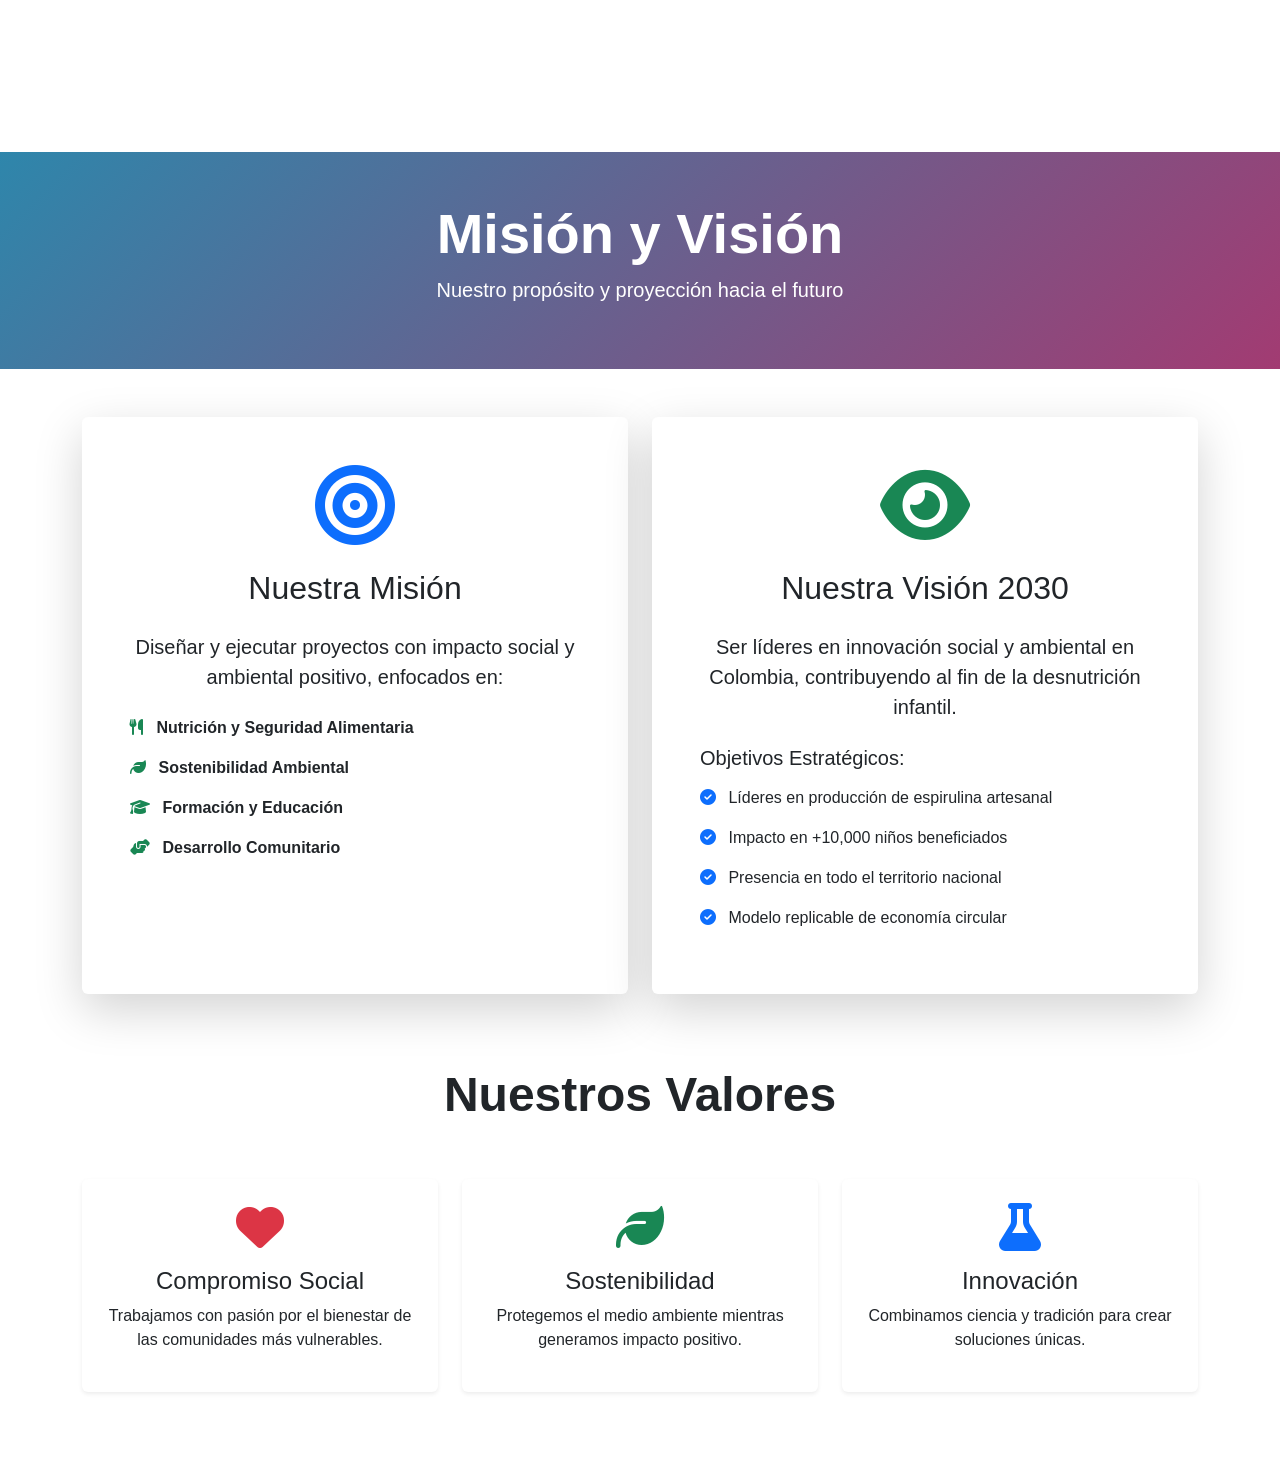
==== mision-vision.html @ 18142ce3 "Add files via upload" ====
<!DOCTYPE html>
<html lang="es">
<head>
    <meta charset="UTF-8">
    <meta name="viewport" content="width=device-width, initial-scale=1.0">
    <meta name="description" content="Misión y Visión de Fundación Atlántida - Entidad sin ánimo de lucro enfocada en nutrición, seguridad alimentaria y sostenibilidad en Colombia">
    <meta name="keywords" content="Fundación Atlántida misión visión, atlantida objetivos, nutrición Colombia, sostenibilidad Barranquilla, espirulina impacto social">
    <title>Misión y Visión | Fundación Atlántida - Impacto Social desde 2010</title>
    
    <link href="https://cdn.jsdelivr.net/npm/bootstrap@5.3.0/dist/css/bootstrap.min.css" rel="stylesheet">
    <link rel="stylesheet" href="https://cdnjs.cloudflare.com/ajax/libs/font-awesome/6.4.0/css/all.min.css">
    <link rel="stylesheet" href="assets/css/styles.css">
</head>
<body>
    <!-- Navigation (same as index.html) -->
    
    <section class="page-header bg-primary text-white py-5">
        <div class="container text-center">
            <h1 class="display-4 fw-bold">Misión y Visión</h1>
            <p class="lead">Nuestro propósito y proyección hacia el futuro</p>
        </div>
    </section>

    <section class="py-5">
        <div class="container">
            <div class="row mb-5">
                <div class="col-lg-6 mb-4">
                    <div class="card h-100 border-0 shadow-lg">
                        <div class="card-body p-5">
                            <div class="text-center mb-4">
                                <i class="fas fa-bullseye fa-5x text-primary"></i>
                            </div>
                            <h2 class="text-center mb-4">Nuestra Misión</h2>
                            <p class="lead text-center">Diseñar y ejecutar proyectos con impacto social y ambiental positivo, enfocados en:</p>
                            <ul class="list-unstyled mt-4">
                                <li class="mb-3">
                                    <i class="fas fa-utensils text-success me-2"></i>
                                    <strong>Nutrición y Seguridad Alimentaria</strong>
                                </li>
                                <li class="mb-3">
                                    <i class="fas fa-leaf text-success me-2"></i>
                                    <strong>Sostenibilidad Ambiental</strong>
                                </li>
                                <li class="mb-3">
                                    <i class="fas fa-graduation-cap text-success me-2"></i>
                                    <strong>Formación y Educación</strong>
                                </li>
                                <li class="mb-3">
                                    <i class="fas fa-hands-helping text-success me-2"></i>
                                    <strong>Desarrollo Comunitario</strong>
                                </li>
                            </ul>
                        </div>
                    </div>
                </div>
                <div class="col-lg-6 mb-4">
                    <div class="card h-100 border-0 shadow-lg">
                        <div class="card-body p-5">
                            <div class="text-center mb-4">
                                <i class="fas fa-eye fa-5x text-success"></i>
                            </div>
                            <h2 class="text-center mb-4">Nuestra Visión 2030</h2>
                            <p class="lead text-center">Ser líderes en innovación social y ambiental en Colombia, contribuyendo al fin de la desnutrición infantil.</p>
                            <div class="mt-4">
                                <h5>Objetivos Estratégicos:</h5>
                                <ul class="list-unstyled mt-3">
                                    <li class="mb-3">
                                        <i class="fas fa-check-circle text-primary me-2"></i>
                                        Líderes en producción de espirulina artesanal
                                    </li>
                                    <li class="mb-3">
                                        <i class="fas fa-check-circle text-primary me-2"></i>
                                        Impacto en +10,000 niños beneficiados
                                    </li>
                                    <li class="mb-3">
                                        <i class="fas fa-check-circle text-primary me-2"></i>
                                        Presencia en todo el territorio nacional
                                    </li>
                                    <li class="mb-3">
                                        <i class="fas fa-check-circle text-primary me-2"></i>
                                        Modelo replicable de economía circular
                                    </li>
                                </ul>
                            </div>
                        </div>
                    </div>
                </div>
            </div>

            <!-- Values Section -->
            <div class="row">
                <div class="col-12 text-center mb-5">
                    <h2 class="display-5 fw-bold">Nuestros Valores</h2>
                </div>
                <div class="col-md-4 mb-4">
                    <div class="card border-0 shadow-sm text-center p-4">
                        <i class="fas fa-heart fa-3x text-danger mb-3"></i>
                        <h4>Compromiso Social</h4>
                        <p>Trabajamos con pasión por el bienestar de las comunidades más vulnerables.</p>
                    </div>
                </div>
                <div class="col-md-4 mb-4">
                    <div class="card border-0 shadow-sm text-center p-4">
                        <i class="fas fa-leaf fa-3x text-success mb-3"></i>
                        <h4>Sostenibilidad</h4>
                        <p>Protegemos el medio ambiente mientras generamos impacto positivo.</p>
                    </div>
                </div>
                <div class="col-md-4 mb-4">
                    <div class="card border-0 shadow-sm text-center p-4">
                        <i class="fas fa-flask fa-3x text-primary mb-3"></i>
                        <h4>Innovación</h4>
                        <p>Combinamos ciencia y tradición para crear soluciones únicas.</p>
                    </div>
                </div>
            </div>
        </div>
    </section>

    <!-- Footer (same as index.html) -->
    
    <script src="https://cdn.jsdelivr.net/npm/bootstrap@5.3.0/dist/js/bootstrap.bundle.min.js"></script>
    <script src="assets/js/script.js"></script>
</body>
</html>
---- assets/css/styles.css ----
/* Custom Styles for Fundación Atlántida */

:root {
    --primary-color: #2E86AB;
    --secondary-color: #A23B72;
    --accent-color: #F18F01;
    --success-color: #27AE60;
    --warning-color: #F4D03F;
    --dark-color: #2C3E50;
    --light-color: #ECF0F1;
}

body {
    font-family: 'Segoe UI', Tahoma, Geneva, Verdana, sans-serif;
    padding-top: 76px;
}

/* Navigation */
.navbar {
    transition: all 0.3s ease;
}

.navbar-brand img {
    transition: transform 0.3s ease;
}

.navbar-brand img:hover {
    transform: scale(1.05);
}

/* Hero Section */
.hero-section {
    min-height: 90vh;
    padding: 100px 0;
    background: linear-gradient(135deg, #667eea 0%, #764ba2 100%);
    position: relative;
    overflow: hidden;
}

.hero-section::before {
    content: '';
    position: absolute;
    top: 0;
    left: 0;
    right: 0;
    bottom: 0;
    background: url('../images/hero-pattern.png') repeat;
    opacity: 0.1;
}

.hero-section .container {
    position: relative;
    z-index: 1;
}

/* Stat Cards */
.stat-card {
    transition: transform 0.3s ease, box-shadow 0.3s ease;
}

.stat-card:hover {
    transform: translateY(-10px);
    box-shadow: 0 10px 30px rgba(0,0,0,0.15) !important;
}

/* Cards */
.card {
    transition: all 0.3s ease;
    overflow: hidden;
}

.card:hover {
    transform: translateY(-5px);
    box-shadow: 0 15px 35px rgba(0,0,0,0.1) !important;
}

.card img {
    transition: transform 0.3s ease;
}

.card:hover img {
    transform: scale(1.05);
}

/* Buttons */
.btn {
    transition: all 0.3s ease;
    border-radius: 50px;
}

.btn-primary {
    background: linear-gradient(135deg, var(--primary-color), var(--secondary-color));
    border: none;
}

.btn-primary:hover {
    transform: translateY(-2px);
    box-shadow: 0 5px 15px rgba(46, 134, 171, 0.4);
}

/* Timeline */
.timeline {
    position: relative;
    padding: 20px 0;
}

.timeline::before {
    content: '';
    position: absolute;
    left: 50%;
    transform: translateX(-50%);
    width: 4px;
    height: 100%;
    background: linear-gradient(to bottom, var(--primary-color), var(--success-color));
}

.timeline-icon {
    width: 80px;
    height: 80px;
    margin: 0 auto;
    border: 5px solid white;
    box-shadow: 0 5px 15px rgba(0,0,0,0.2);
}

/* Page Header */
.page-header {
    margin-top: 76px;
    background: linear-gradient(135deg, var(--primary-color), var(--secondary-color));
}

/* Social Links */
.social-links a {
    transition: all 0.3s ease;
}

.social-links a:hover {
    transform: translateY(-3px);
    color: var(--accent-color) !important;
}

/* Form Controls */
.form-control, .form-select {
    border-radius: 10px;
    border: 2px solid #e0e0e0;
    padding: 12px 20px;
}

.form-control:focus, .form-select:focus {
    border-color: var(--primary-color);
    box-shadow: 0 0 0 0.2rem rgba(46, 134, 171, 0.25);
}

/* Animations */
@keyframes fadeInUp {
    from {
        opacity: 0;
        transform: translateY(30px);
    }
    to {
        opacity: 1;
        transform: translateY(0);
    }
}

.fade-in-up {
    animation: fadeInUp 0.6s ease-out;
}

/* Responsive */
@media (max-width: 768px) {
    .hero-section {
        min-height: auto;
        padding: 60px 0;
    }
    
    .display-3 {
        font-size: 2.5rem;
    }
    
    .display-4 {
        font-size: 2rem;
    }
    
    .timeline::before {
        left: 30px;
    }
}

/* Loading Spinner */
.spinner-overlay {
    position: fixed;
    top: 0;
    left: 0;
    right: 0;
    bottom: 0;
    background: rgba(255,255,255,0.9);
    display: flex;
    justify-content: center;
    align-items: center;
    z-index: 9999;
}

/* Smooth Scroll */
html {
    scroll-behavior: smooth;
}

/* Custom Scrollbar */
::-webkit-scrollbar {
    width: 10px;
}

::-webkit-scrollbar-track {
    background: #f1f1f1;
}

::-webkit-scrollbar-thumb {
    background: var(--primary-color);
    border-radius: 5px;
}

::-webkit-scrollbar-thumb:hover {
    background: var(--secondary-color);
}
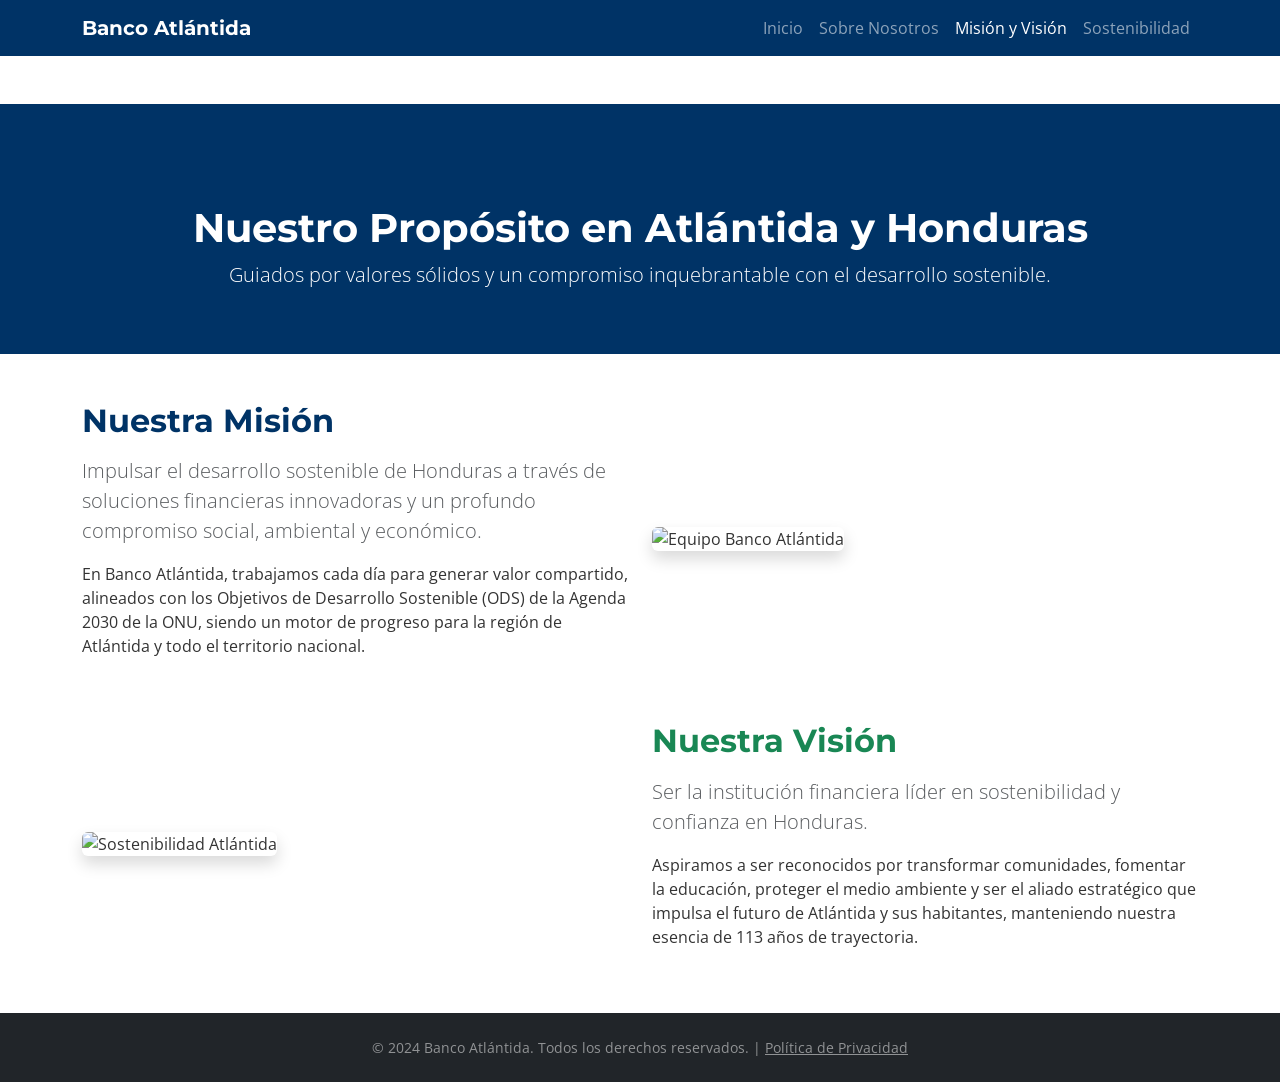
==== commit f462de56: "Add files via upload" ====
--- a/mision-vision.html
+++ b/mision-vision.html
@@ -3,123 +3,70 @@
 <head>
     <meta charset="UTF-8">
     <meta name="viewport" content="width=device-width, initial-scale=1.0">
-    <meta name="description" content="Misión y Visión de Fundación Atlántida - Entidad sin ánimo de lucro enfocada en nutrición, seguridad alimentaria y sostenibilidad en Colombia">
-    <meta name="keywords" content="Fundación Atlántida misión visión, atlantida objetivos, nutrición Colombia, sostenibilidad Barranquilla, espirulina impacto social">
-    <title>Misión y Visión | Fundación Atlántida - Impacto Social desde 2010</title>
-    
+    <meta name="description" content="Misión y Visión de Banco Atlántida: Liderar la sostenibilidad financiera y el desarrollo social en Atlántida y Honduras.">
+    <title>Misión y Visión | Banco Atlántida</title>
     <link href="https://cdn.jsdelivr.net/npm/bootstrap@5.3.0/dist/css/bootstrap.min.css" rel="stylesheet">
-    <link rel="stylesheet" href="https://cdnjs.cloudflare.com/ajax/libs/font-awesome/6.4.0/css/all.min.css">
-    <link rel="stylesheet" href="assets/css/styles.css">
+    <link rel="stylesheet" href="style.css">
+    <link href="https://fonts.googleapis.com/css2?family=Montserrat:wght@400;600;700&family=Open+Sans:wght@400;600&display=swap" rel="stylesheet">
 </head>
 <body>
-    <!-- Navigation (same as index.html) -->
-    
-    <section class="page-header bg-primary text-white py-5">
-        <div class="container text-center">
-            <h1 class="display-4 fw-bold">Misión y Visión</h1>
-            <p class="lead">Nuestro propósito y proyección hacia el futuro</p>
+
+    <nav class="navbar navbar-expand-lg navbar-dark bg-atlantida fixed-top">
+        <div class="container">
+            <a class="navbar-brand fw-bold" href="index.html">Banco Atlántida</a>
+            <button class="navbar-toggler" type="button" data-bs-toggle="collapse" data-bs-target="#navbarNav">
+                <span class="navbar-toggler-icon"></span>
+            </button>
+            <div class="collapse navbar-collapse" id="navbarNav">
+                <ul class="navbar-nav ms-auto">
+                    <li class="nav-item"><a class="nav-link" href="index.html">Inicio</a></li>
+                    <li class="nav-item"><a class="nav-link" href="nosotros.html">Sobre Nosotros</a></li>
+                    <li class="nav-item"><a class="nav-link active" href="mision-vision.html">Misión y Visión</a></li>
+                    <li class="nav-item"><a class="nav-link" href="sostenibilidad.html">Sostenibilidad</a></li>
+                </ul>
+            </div>
         </div>
-    </section>
+    </nav>
+
+    <div class="page-header bg-atlantida text-white text-center py-5 mt-5">
+        <div class="container">
+            <h1 class="fw-bold">Nuestro Propósito en Atlántida y Honduras</h1>
+            <p class="lead">Guiados por valores sólidos y un compromiso inquebrantable con el desarrollo sostenible.</p>
+        </div>
+    </div>
 
     <section class="py-5">
         <div class="container">
-            <div class="row mb-5">
-                <div class="col-lg-6 mb-4">
-                    <div class="card h-100 border-0 shadow-lg">
-                        <div class="card-body p-5">
-                            <div class="text-center mb-4">
-                                <i class="fas fa-bullseye fa-5x text-primary"></i>
-                            </div>
-                            <h2 class="text-center mb-4">Nuestra Misión</h2>
-                            <p class="lead text-center">Diseñar y ejecutar proyectos con impacto social y ambiental positivo, enfocados en:</p>
-                            <ul class="list-unstyled mt-4">
-                                <li class="mb-3">
-                                    <i class="fas fa-utensils text-success me-2"></i>
-                                    <strong>Nutrición y Seguridad Alimentaria</strong>
-                                </li>
-                                <li class="mb-3">
-                                    <i class="fas fa-leaf text-success me-2"></i>
-                                    <strong>Sostenibilidad Ambiental</strong>
-                                </li>
-                                <li class="mb-3">
-                                    <i class="fas fa-graduation-cap text-success me-2"></i>
-                                    <strong>Formación y Educación</strong>
-                                </li>
-                                <li class="mb-3">
-                                    <i class="fas fa-hands-helping text-success me-2"></i>
-                                    <strong>Desarrollo Comunitario</strong>
-                                </li>
-                            </ul>
-                        </div>
-                    </div>
+            <div class="row align-items-center mb-5">
+                <div class="col-lg-6">
+                    <h2 class="text-atlantida fw-bold mb-3">Nuestra Misión</h2>
+                    <p class="lead text-muted">Impulsar el desarrollo sostenible de Honduras a través de soluciones financieras innovadoras y un profundo compromiso social, ambiental y económico.</p>
+                    <p>En Banco Atlántida, trabajamos cada día para generar valor compartido, alineados con los Objetivos de Desarrollo Sostenible (ODS) de la Agenda 2030 de la ONU, siendo un motor de progreso para la región de Atlántida y todo el territorio nacional.</p>
                 </div>
-                <div class="col-lg-6 mb-4">
-                    <div class="card h-100 border-0 shadow-lg">
-                        <div class="card-body p-5">
-                            <div class="text-center mb-4">
-                                <i class="fas fa-eye fa-5x text-success"></i>
-                            </div>
-                            <h2 class="text-center mb-4">Nuestra Visión 2030</h2>
-                            <p class="lead text-center">Ser líderes en innovación social y ambiental en Colombia, contribuyendo al fin de la desnutrición infantil.</p>
-                            <div class="mt-4">
-                                <h5>Objetivos Estratégicos:</h5>
-                                <ul class="list-unstyled mt-3">
-                                    <li class="mb-3">
-                                        <i class="fas fa-check-circle text-primary me-2"></i>
-                                        Líderes en producción de espirulina artesanal
-                                    </li>
-                                    <li class="mb-3">
-                                        <i class="fas fa-check-circle text-primary me-2"></i>
-                                        Impacto en +10,000 niños beneficiados
-                                    </li>
-                                    <li class="mb-3">
-                                        <i class="fas fa-check-circle text-primary me-2"></i>
-                                        Presencia en todo el territorio nacional
-                                    </li>
-                                    <li class="mb-3">
-                                        <i class="fas fa-check-circle text-primary me-2"></i>
-                                        Modelo replicable de economía circular
-                                    </li>
-                                </ul>
-                            </div>
-                        </div>
-                    </div>
+                <div class="col-lg-6">
+                    <img src="https://images.unsplash.com/photo-1556761175-5973dc0f32e7?auto=format&fit=crop&w=800&q=80" alt="Equipo Banco Atlántida" class="img-fluid rounded shadow">
                 </div>
             </div>
 
-            <!-- Values Section -->
-            <div class="row">
-                <div class="col-12 text-center mb-5">
-                    <h2 class="display-5 fw-bold">Nuestros Valores</h2>
+            <div class="row align-items-center flex-row-reverse">
+                <div class="col-lg-6">
+                    <h2 class="text-success fw-bold mb-3">Nuestra Visión</h2>
+                    <p class="lead text-muted">Ser la institución financiera líder en sostenibilidad y confianza en Honduras.</p>
+                    <p>Aspiramos a ser reconocidos por transformar comunidades, fomentar la educación, proteger el medio ambiente y ser el aliado estratégico que impulsa el futuro de Atlántida y sus habitantes, manteniendo nuestra esencia de 113 años de trayectoria.</p>
                 </div>
-                <div class="col-md-4 mb-4">
-                    <div class="card border-0 shadow-sm text-center p-4">
-                        <i class="fas fa-heart fa-3x text-danger mb-3"></i>
-                        <h4>Compromiso Social</h4>
-                        <p>Trabajamos con pasión por el bienestar de las comunidades más vulnerables.</p>
-                    </div>
-                </div>
-                <div class="col-md-4 mb-4">
-                    <div class="card border-0 shadow-sm text-center p-4">
-                        <i class="fas fa-leaf fa-3x text-success mb-3"></i>
-                        <h4>Sostenibilidad</h4>
-                        <p>Protegemos el medio ambiente mientras generamos impacto positivo.</p>
-                    </div>
-                </div>
-                <div class="col-md-4 mb-4">
-                    <div class="card border-0 shadow-sm text-center p-4">
-                        <i class="fas fa-flask fa-3x text-primary mb-3"></i>
-                        <h4>Innovación</h4>
-                        <p>Combinamos ciencia y tradición para crear soluciones únicas.</p>
-                    </div>
+                <div class="col-lg-6">
+                    <img src="https://images.unsplash.com/photo-1464938050520-ef2270bb8ce8?auto=format&fit=crop&w=800&q=80" alt="Sostenibilidad Atlántida" class="img-fluid rounded shadow">
                 </div>
             </div>
         </div>
     </section>
 
-    <!-- Footer (same as index.html) -->
-    
+    <!-- Mismo Footer que el index -->
+    <footer class="bg-dark text-white py-4">
+        <div class="container text-center small text-white-50">
+            &copy; 2024 Banco Atlántida. Todos los derechos reservados. | <a href="#" class="text-white-50">Política de Privacidad</a>
+        </div>
+    </footer>
     <script src="https://cdn.jsdelivr.net/npm/bootstrap@5.3.0/dist/js/bootstrap.bundle.min.js"></script>
-    <script src="assets/js/script.js"></script>
 </body>
 </html>
--- a/style.css
+++ b/style.css
@@ -0,0 +1,67 @@
+/* Paleta de colores Banco Atlántida + Sostenibilidad */
+:root {
+    --atlantida-blue: #003366; /* Azul corporativo */
+    --atlantida-green: #28a745; /* Verde sostenibilidad */
+    --atlantida-light: #f8f9fa;
+    --text-dark: #333333;
+}
+
+body {
+    font-family: 'Open Sans', sans-serif;
+    color: var(--text-dark);
+    padding-top: 56px; /* Espacio para el navbar fijo */
+}
+
+h1, h2, h3, h4, h5, .navbar-brand {
+    font-family: 'Montserrat', sans-serif;
+}
+
+.bg-atlantida {
+    background-color: var(--atlantida-blue) !important;
+}
+
+.text-atlantida {
+    color: var(--atlantida-blue) !important;
+}
+
+/* Hero Section con imagen de fondo */
+.hero-section {
+    background: url('https://images.unsplash.com/photo-1542601906990-b4d3fb778b09?auto=format&fit=crop&w=1920&q=80') no-repeat center center/cover;
+    height: 80vh;
+    position: relative;
+}
+
+.hero-section .overlay {
+    position: absolute;
+    top: 0;
+    left: 0;
+    width: 100%;
+    height: 100%;
+    background: rgba(0, 51, 102, 0.7); /* Capa azul semitransparente para legibilidad */
+}
+
+/* Botones personalizados */
+.btn-success {
+    background-color: var(--atlantida-green);
+    border-color: var(--atlantida-green);
+}
+
+.btn-success:hover {
+    background-color: #218838;
+    border-color: #1e7e34;
+}
+
+/* Encabezados de página interna */
+.page-header {
+    padding-top: 100px !important;
+}
+
+/* Tarjetas con efecto hover suave */
+.card {
+    transition: transform 0.3s ease, box-shadow 0.3s ease;
+}
+
+.card:hover {
+    transform: translateY(-5px);
+    box-shadow: 0 10px 20px rgba(0,0,0,0.1) !important;
+}
